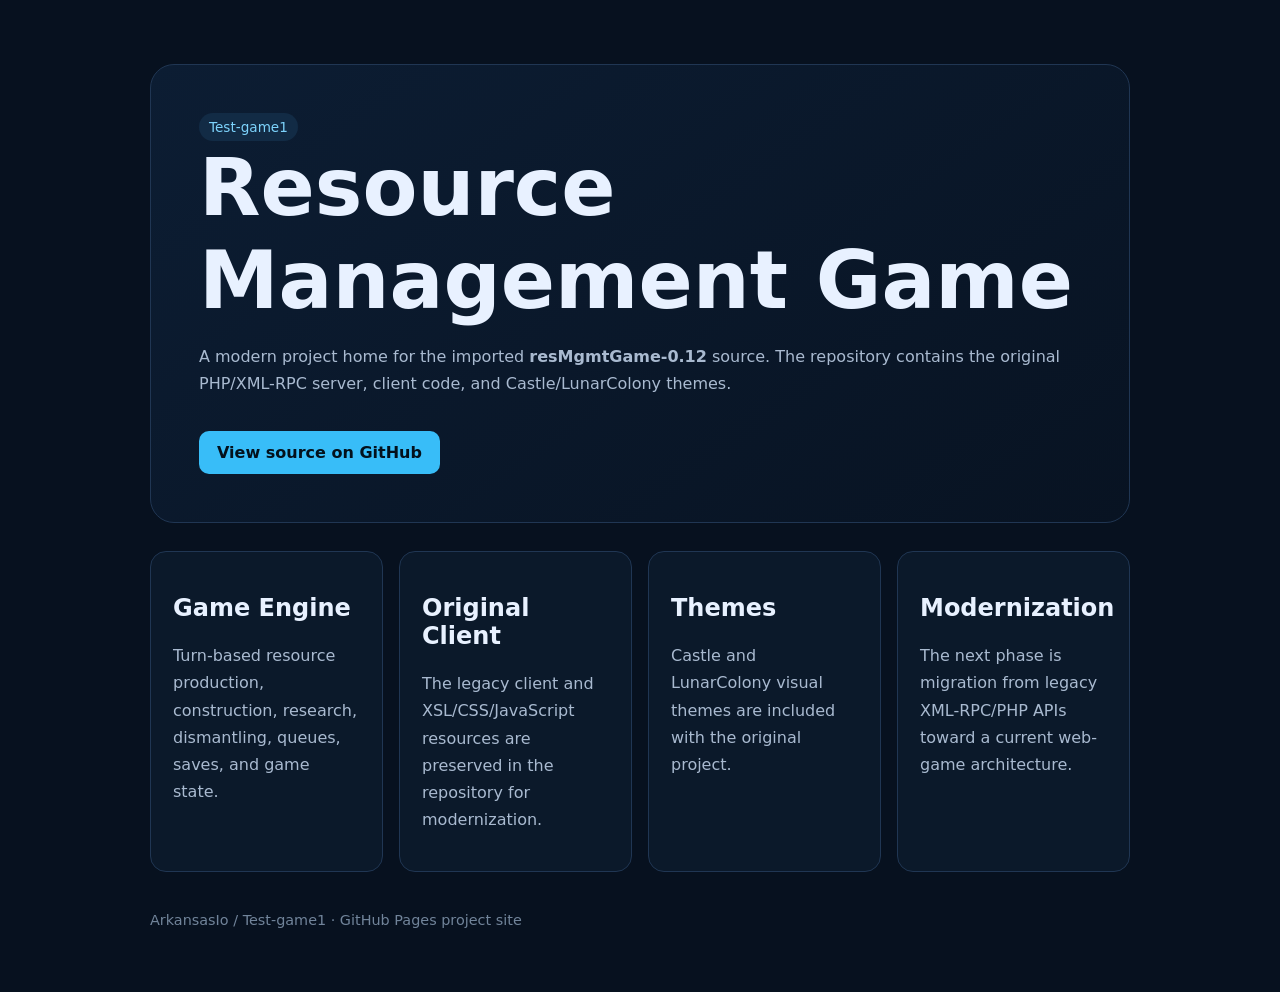
==== docs/index.html @ f32f14d2 "Add GitHub Pages landing page" ====
<!doctype html>
<html lang="en">
<head>
<meta charset="utf-8">
<meta name="viewport" content="width=device-width,initial-scale=1">
<title>Test-game1 — Resource Management Game</title>
<meta name="description" content="Test-game1 resource management game project.">
<style>
:root{color-scheme:dark;font-family:Inter,system-ui,sans-serif}body{margin:0;background:#07111f;color:#e8f1ff}main{max-width:980px;margin:auto;padding:64px 24px}h1{font-size:clamp(2.4rem,7vw,5rem);margin:0 0 12px}p{color:#a9bad0;line-height:1.7}.hero{padding:48px;border:1px solid #203653;border-radius:24px;background:linear-gradient(145deg,#0c1d33,#081322)}.grid{display:grid;grid-template-columns:repeat(auto-fit,minmax(220px,1fr));gap:16px;margin-top:28px}.card{padding:22px;border:1px solid #203653;border-radius:16px;background:#0b192a}.btn{display:inline-block;margin-top:18px;padding:12px 18px;border-radius:10px;background:#38bdf8;color:#03111c;text-decoration:none;font-weight:700}.tag{display:inline-block;padding:6px 10px;border-radius:999px;background:#122b45;color:#7dd3fc;font-size:.85rem}footer{margin-top:40px;color:#71849a;font-size:.9rem}</style>
</head>
<body>
<main>
<section class="hero">
<span class="tag">Test-game1</span>
<h1>Resource Management Game</h1>
<p>A modern project home for the imported <strong>resMgmtGame-0.12</strong> source. The repository contains the original PHP/XML-RPC server, client code, and Castle/LunarColony themes.</p>
<a class="btn" href="https://github.com/ArkansasIo/Test-game1">View source on GitHub</a>
</section>
<section class="grid">
<div class="card"><h2>Game Engine</h2><p>Turn-based resource production, construction, research, dismantling, queues, saves, and game state.</p></div>
<div class="card"><h2>Original Client</h2><p>The legacy client and XSL/CSS/JavaScript resources are preserved in the repository for modernization.</p></div>
<div class="card"><h2>Themes</h2><p>Castle and LunarColony visual themes are included with the original project.</p></div>
<div class="card"><h2>Modernization</h2><p>The next phase is migration from legacy XML-RPC/PHP APIs toward a current web-game architecture.</p></div>
</section>
<footer>ArkansasIo / Test-game1 · GitHub Pages project site</footer>
</main>
</body>
</html>
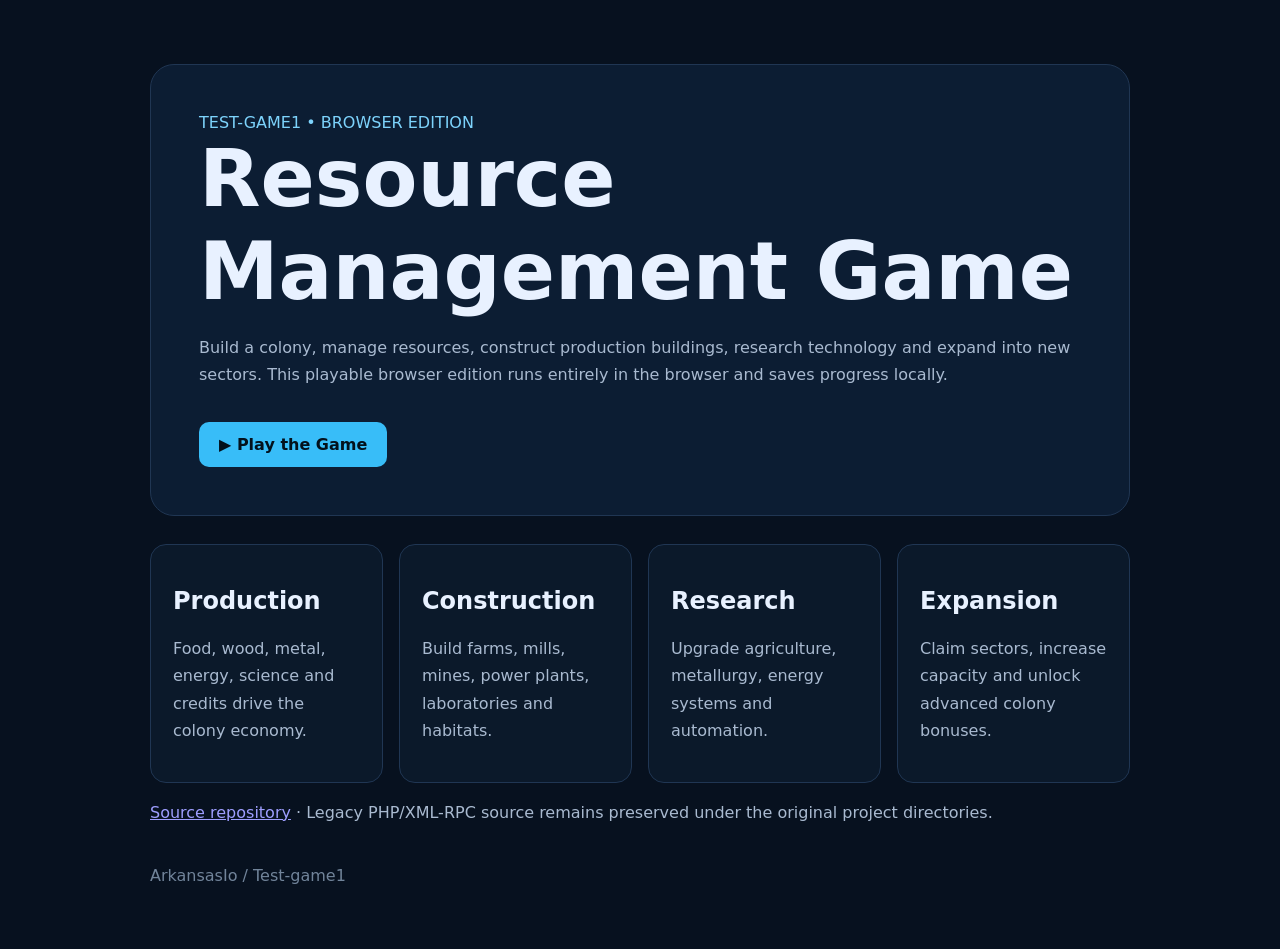
==== commit 1545a13c: "Link GitHub Pages to playable game" ====
--- a/docs/index.html
+++ b/docs/index.html
@@ -1,28 +1,2 @@
 <!doctype html>
-<html lang="en">
-<head>
-<meta charset="utf-8">
-<meta name="viewport" content="width=device-width,initial-scale=1">
-<title>Test-game1 — Resource Management Game</title>
-<meta name="description" content="Test-game1 resource management game project.">
-<style>
-:root{color-scheme:dark;font-family:Inter,system-ui,sans-serif}body{margin:0;background:#07111f;color:#e8f1ff}main{max-width:980px;margin:auto;padding:64px 24px}h1{font-size:clamp(2.4rem,7vw,5rem);margin:0 0 12px}p{color:#a9bad0;line-height:1.7}.hero{padding:48px;border:1px solid #203653;border-radius:24px;background:linear-gradient(145deg,#0c1d33,#081322)}.grid{display:grid;grid-template-columns:repeat(auto-fit,minmax(220px,1fr));gap:16px;margin-top:28px}.card{padding:22px;border:1px solid #203653;border-radius:16px;background:#0b192a}.btn{display:inline-block;margin-top:18px;padding:12px 18px;border-radius:10px;background:#38bdf8;color:#03111c;text-decoration:none;font-weight:700}.tag{display:inline-block;padding:6px 10px;border-radius:999px;background:#122b45;color:#7dd3fc;font-size:.85rem}footer{margin-top:40px;color:#71849a;font-size:.9rem}</style>
-</head>
-<body>
-<main>
-<section class="hero">
-<span class="tag">Test-game1</span>
-<h1>Resource Management Game</h1>
-<p>A modern project home for the imported <strong>resMgmtGame-0.12</strong> source. The repository contains the original PHP/XML-RPC server, client code, and Castle/LunarColony themes.</p>
-<a class="btn" href="https://github.com/ArkansasIo/Test-game1">View source on GitHub</a>
-</section>
-<section class="grid">
-<div class="card"><h2>Game Engine</h2><p>Turn-based resource production, construction, research, dismantling, queues, saves, and game state.</p></div>
-<div class="card"><h2>Original Client</h2><p>The legacy client and XSL/CSS/JavaScript resources are preserved in the repository for modernization.</p></div>
-<div class="card"><h2>Themes</h2><p>Castle and LunarColony visual themes are included with the original project.</p></div>
-<div class="card"><h2>Modernization</h2><p>The next phase is migration from legacy XML-RPC/PHP APIs toward a current web-game architecture.</p></div>
-</section>
-<footer>ArkansasIo / Test-game1 · GitHub Pages project site</footer>
-</main>
-</body>
-</html>
+<html lang="en"><head><meta charset="utf-8"><meta name="viewport" content="width=device-width,initial-scale=1"><title>Test-game1 — Resource Management Game</title><meta name="description" content="Playable browser resource management game."><style>:root{color-scheme:dark;font-family:system-ui,sans-serif}body{margin:0;background:#07111f;color:#e8f1ff}main{max-width:980px;margin:auto;padding:64px 24px}.hero{padding:48px;border:1px solid #203653;border-radius:24px;background:#0c1d33}h1{font-size:clamp(2.4rem,7vw,5rem);margin:0 0 12px}p{color:#a9bad0;line-height:1.7}.btn{display:inline-block;margin-top:18px;padding:13px 20px;border-radius:10px;background:#38bdf8;color:#03111c;text-decoration:none;font-weight:700}.grid{display:grid;grid-template-columns:repeat(auto-fit,minmax(220px,1fr));gap:16px;margin-top:28px}.card{padding:22px;border:1px solid #203653;border-radius:16px;background:#0b192a}.tag{color:#7dd3fc}footer{margin-top:40px;color:#71849a}</style></head><body><main><section class="hero"><span class="tag">TEST-GAME1 • BROWSER EDITION</span><h1>Resource Management Game</h1><p>Build a colony, manage resources, construct production buildings, research technology and expand into new sectors. This playable browser edition runs entirely in the browser and saves progress locally.</p><a class="btn" href="game/">▶ Play the Game</a></section><section class="grid"><div class="card"><h2>Production</h2><p>Food, wood, metal, energy, science and credits drive the colony economy.</p></div><div class="card"><h2>Construction</h2><p>Build farms, mills, mines, power plants, laboratories and habitats.</p></div><div class="card"><h2>Research</h2><p>Upgrade agriculture, metallurgy, energy systems and automation.</p></div><div class="card"><h2>Expansion</h2><p>Claim sectors, increase capacity and unlock advanced colony bonuses.</p></div></section><p><a href="https://github.com/ArkansasIo/Test-game1">Source repository</a> · Legacy PHP/XML-RPC source remains preserved under the original project directories.</p><footer>ArkansasIo / Test-game1</footer></main></body></html>
